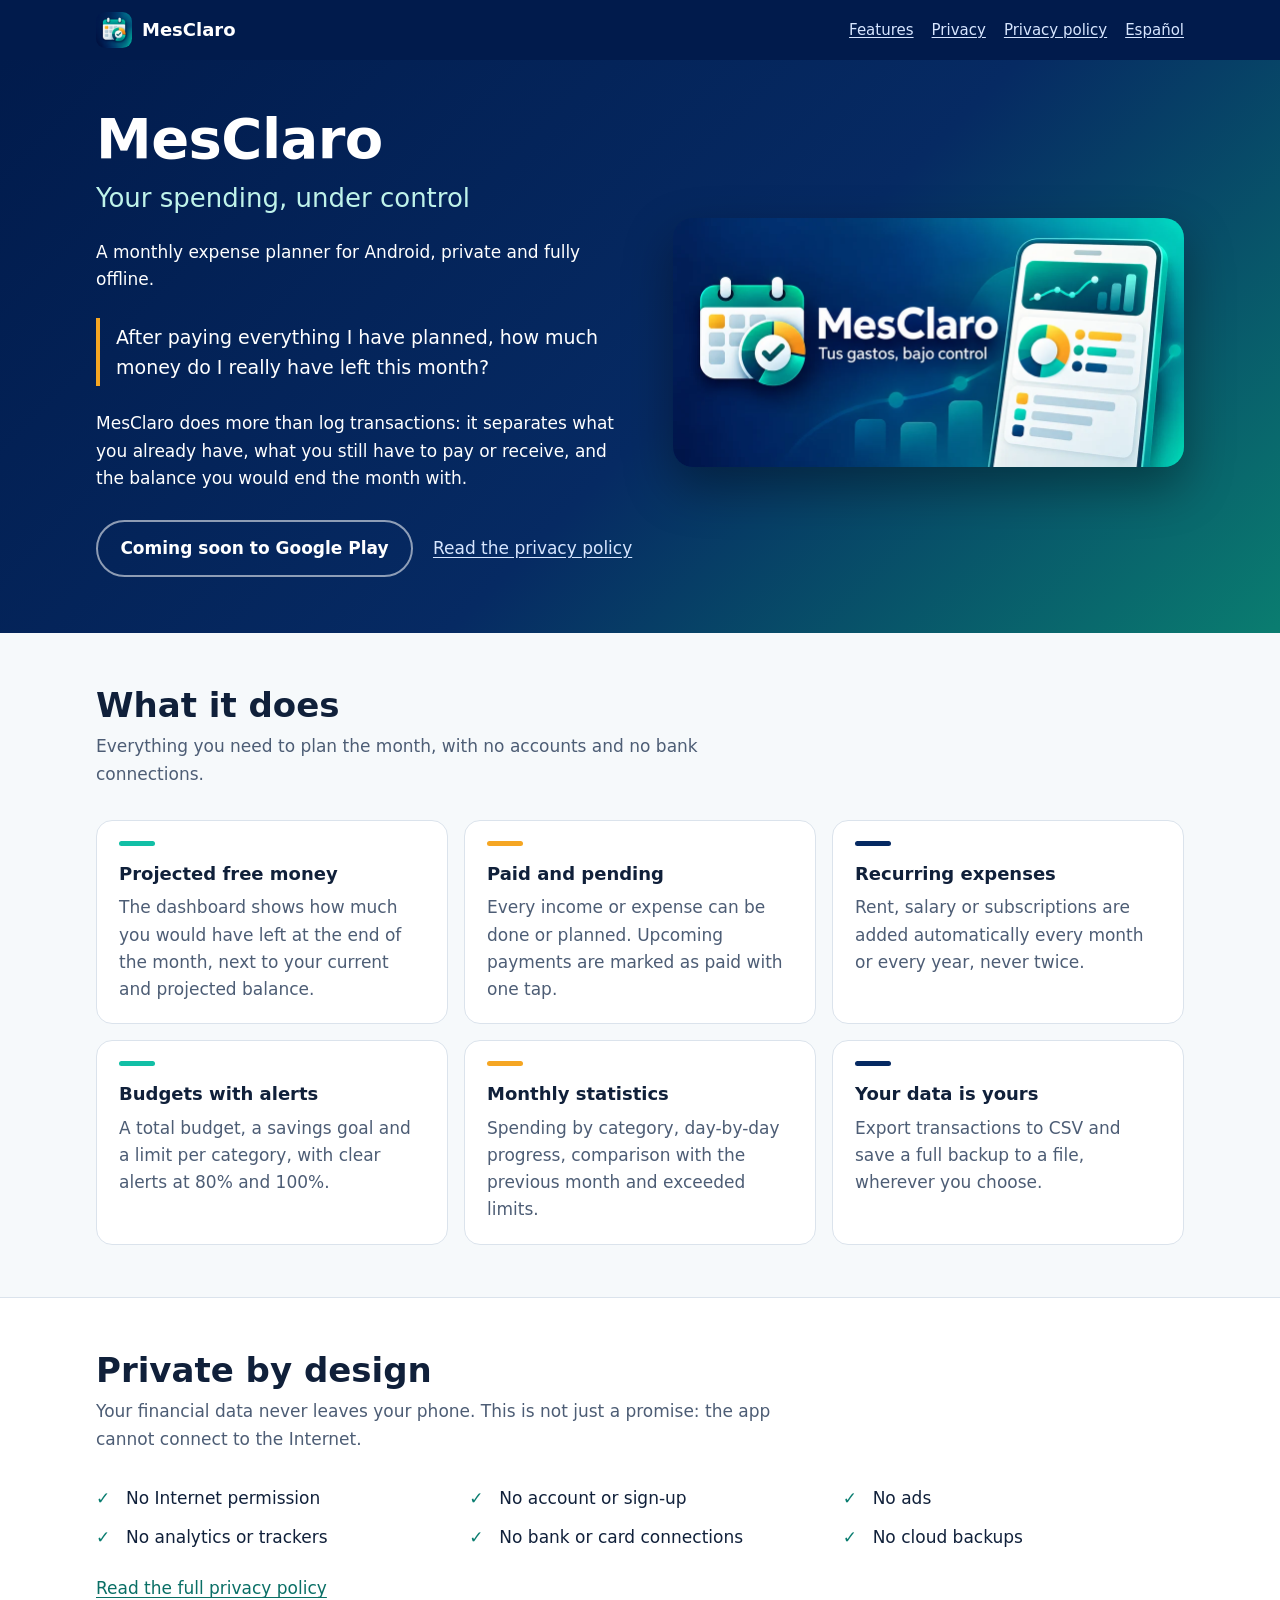
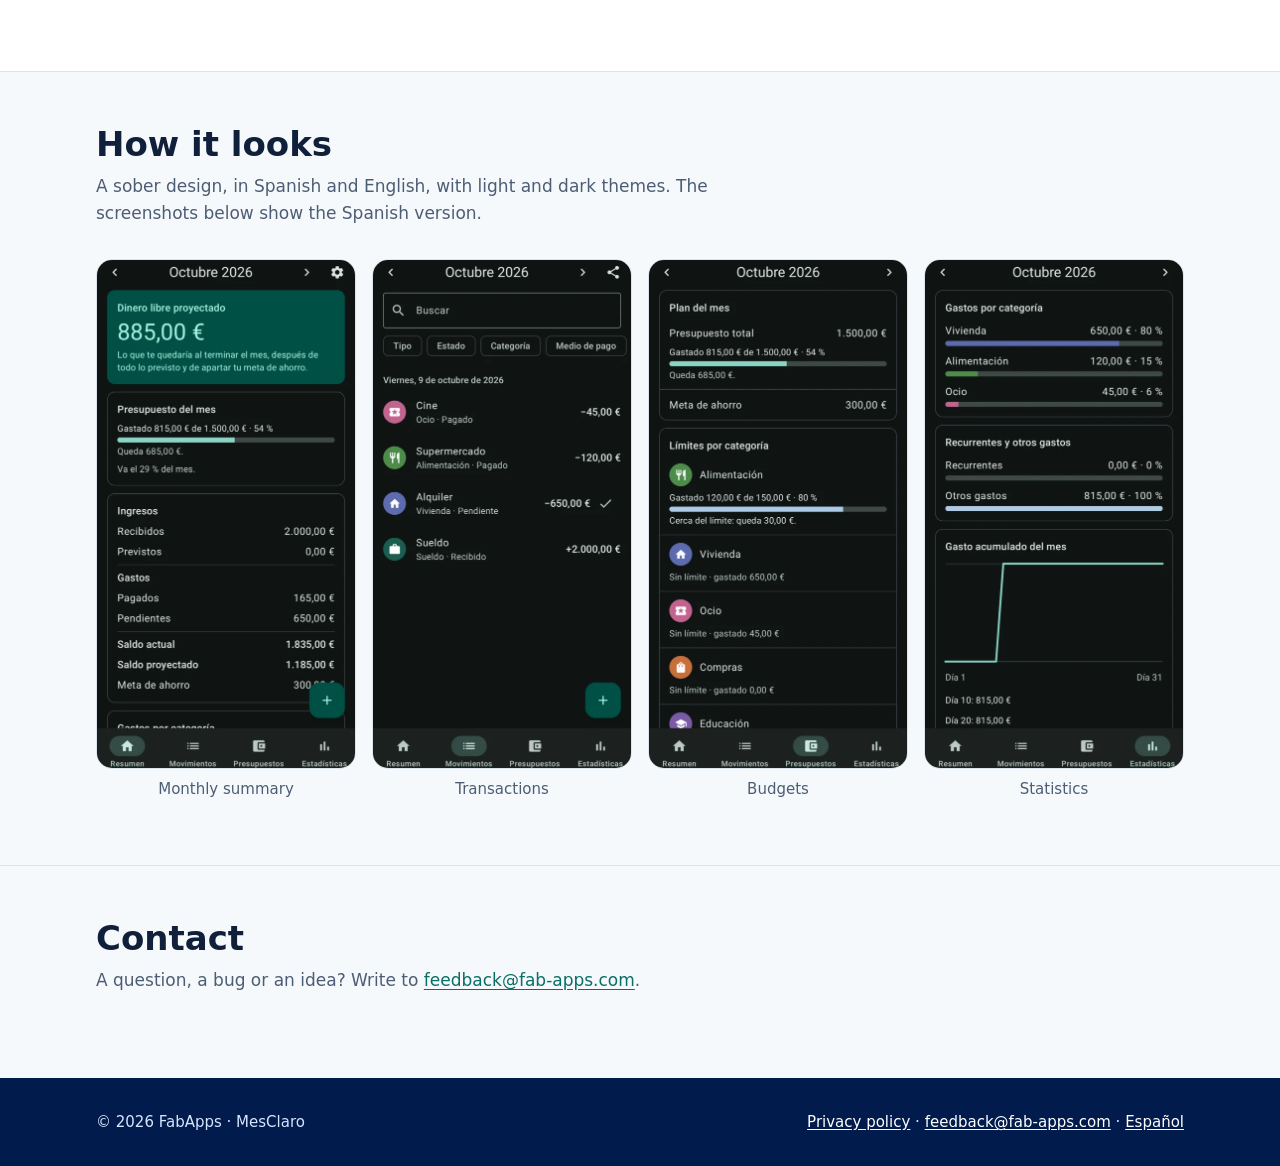
==== en/index.html @ d06690bd "Landing y política de privacidad de MesClaro Co-Authored-By: Claude Opus 5.5 <noreply@anthropic.com>" ====
<!doctype html>
<html lang="en">
<head>
  <meta charset="utf-8">
  <meta name="viewport" content="width=device-width, initial-scale=1">
  <title>MesClaro — Your spending, under control</title>
  <meta name="description" content="MesClaro is a private, offline monthly expense planner for Android. It tells you how much money you really have left after paying everything planned.">
  <meta name="theme-color" content="#011b4c">
  <link rel="alternate" hreflang="es" href="../">
  <link rel="alternate" hreflang="en" href="./">
  <link rel="icon" type="image/png" href="../assets/favicon.png">
  <link rel="apple-touch-icon" href="../assets/apple-touch-icon.png">
  <meta property="og:type" content="website">
  <meta property="og:title" content="MesClaro — Your spending, under control">
  <meta property="og:description" content="A private, offline monthly expense planner for Android.">
  <meta property="og:image" content="https://franbenaglia.github.io/mesClaroLanding/mesclaro-feature-graphic-1024x500.png">
  <meta property="og:url" content="https://franbenaglia.github.io/mesClaroLanding/en/">
  <link rel="stylesheet" href="../assets/style.css">
</head>
<body>
  <a class="skip" href="#content">Skip to content</a>

  <header class="site-header">
    <div class="wrap">
      <a class="brand" href="./">
        <img src="../assets/icon-192.png" alt="" width="36" height="36">
        MesClaro
      </a>
      <nav class="site-nav" aria-label="Main">
        <a href="#features">Features</a>
        <a href="#privacy">Privacy</a>
        <a href="privacy.html">Privacy policy</a>
        <a href="../" lang="es" hreflang="es">Español</a>
      </nav>
    </div>
  </header>

  <main id="content">
    <div class="hero">
      <div class="wrap">
        <div>
          <h1>MesClaro</h1>
          <p class="tagline">Your spending, under control</p>
          <p>A monthly expense planner for Android, private and fully offline.</p>
          <p class="question">After paying everything I have planned, how much money do I really have left this month?</p>
          <p>MesClaro does more than log transactions: it separates what you already have, what you still have to pay or receive, and the balance you would end the month with.</p>
          <div class="actions">
            <!-- When the app is published, replace with a link to
                 https://play.google.com/store/apps/details?id=com.fabapps.mesclaro -->
            <span class="button" aria-disabled="true">Coming soon to Google Play</span>
            <a href="privacy.html">Read the privacy policy</a>
          </div>
        </div>
        <div class="hero-art">
          <!-- The feature graphic carries the Spanish tagline "Tus gastos, bajo control". -->
          <img src="../assets/feature.webp" width="1024" height="500"
               alt="MesClaro: a calendar icon with a pie chart, next to a phone showing spending charts.">
        </div>
      </div>
    </div>

    <section id="features">
      <div class="wrap">
        <h2>What it does</h2>
        <p class="lead">Everything you need to plan the month, with no accounts and no bank connections.</p>
        <ul class="grid">
          <li class="card">
            <h3>Projected free money</h3>
            <p>The dashboard shows how much you would have left at the end of the month, next to your current and projected balance.</p>
          </li>
          <li class="card">
            <h3>Paid and pending</h3>
            <p>Every income or expense can be done or planned. Upcoming payments are marked as paid with one tap.</p>
          </li>
          <li class="card">
            <h3>Recurring expenses</h3>
            <p>Rent, salary or subscriptions are added automatically every month or every year, never twice.</p>
          </li>
          <li class="card">
            <h3>Budgets with alerts</h3>
            <p>A total budget, a savings goal and a limit per category, with clear alerts at 80% and 100%.</p>
          </li>
          <li class="card">
            <h3>Monthly statistics</h3>
            <p>Spending by category, day-by-day progress, comparison with the previous month and exceeded limits.</p>
          </li>
          <li class="card">
            <h3>Your data is yours</h3>
            <p>Export transactions to CSV and save a full backup to a file, wherever you choose.</p>
          </li>
        </ul>
      </div>
    </section>

    <section id="privacy" class="privacy-band">
      <div class="wrap">
        <h2>Private by design</h2>
        <p class="lead">Your financial data never leaves your phone. This is not just a promise: the app cannot connect to the Internet.</p>
        <ul class="checks">
          <li>No Internet permission</li>
          <li>No account or sign-up</li>
          <li>No ads</li>
          <li>No analytics or trackers</li>
          <li>No bank or card connections</li>
          <li>No cloud backups</li>
        </ul>
        <p><a href="privacy.html">Read the full privacy policy</a></p>
      </div>
    </section>

    <section id="screenshots">
      <div class="wrap">
        <h2>How it looks</h2>
        <p class="lead">A sober design, in Spanish and English, with light and dark themes. The screenshots below show the Spanish version.</p>
        <ul class="shots">
          <li>
            <figure>
              <img src="../assets/screenshots/resumen.webp" width="520" height="1023" loading="lazy"
                   alt="Summary screen: projected free money of 885 euros, monthly budget at 54%, income, expenses and balances.">
              <figcaption>Monthly summary</figcaption>
            </figure>
          </li>
          <li>
            <figure>
              <img src="../assets/screenshots/movimientos.webp" width="520" height="1023" loading="lazy"
                   alt="Transactions screen: the day's income and expenses with search and filters by type, status and category.">
              <figcaption>Transactions</figcaption>
            </figure>
          </li>
          <li>
            <figure>
              <img src="../assets/screenshots/presupuestos.webp" width="520" height="1023" loading="lazy"
                   alt="Budgets screen: total budget, savings goal and category limits with progress bars.">
              <figcaption>Budgets</figcaption>
            </figure>
          </li>
          <li>
            <figure>
              <img src="../assets/screenshots/estadisticas.webp" width="520" height="1023" loading="lazy"
                   alt="Statistics screen: spending by category, recurring versus other expenses and cumulative spending for the month.">
              <figcaption>Statistics</figcaption>
            </figure>
          </li>
        </ul>
      </div>
    </section>

    <section id="contact">
      <div class="wrap">
        <h2>Contact</h2>
        <p class="lead">A question, a bug or an idea? Write to <a href="mailto:feedback@fab-apps.com">feedback@fab-apps.com</a>.</p>
      </div>
    </section>
  </main>

  <footer class="site-footer">
    <div class="wrap">
      <p>© 2026 FabApps · MesClaro</p>
      <p>
        <a href="privacy.html">Privacy policy</a> ·
        <a href="mailto:feedback@fab-apps.com">feedback@fab-apps.com</a> ·
        <a href="../" lang="es" hreflang="es">Español</a>
      </p>
    </div>
  </footer>
</body>
</html>
---- assets/style.css ----
/* MesClaro: sitio estático sin fuentes ni scripts externos, igual que la app, que no usa la red. */

:root {
  --navy: #011b4c;
  --navy-2: #062a63;
  --teal: #12bfa6;
  --teal-dark: #0a7d70;
  --amber: #f5a623;

  --bg: #f6f9fb;
  --surface: #ffffff;
  --text: #10203a;
  --muted: #4d5d75;
  --line: #dbe3ec;
  --link: #0a6f66;

  color-scheme: light dark;
}

@media (prefers-color-scheme: dark) {
  :root {
    --bg: #071226;
    --surface: #0e1e3a;
    --text: #e8eef7;
    --muted: #a9b7cc;
    --line: #20355a;
    --link: #5fe0cc;
  }
}

* {
  box-sizing: border-box;
}

html {
  -webkit-text-size-adjust: 100%;
  scroll-behavior: smooth;
}

body {
  margin: 0;
  background: var(--bg);
  color: var(--text);
  font-family: system-ui, -apple-system, "Segoe UI", Roboto, "Helvetica Neue", Arial, sans-serif;
  font-size: 1.0625rem;
  line-height: 1.6;
}

img {
  max-width: 100%;
  height: auto;
  display: block;
}

a {
  color: var(--link);
  text-underline-offset: 0.15em;
}

a:focus-visible,
.button:focus-visible {
  outline: 3px solid var(--amber);
  outline-offset: 3px;
  border-radius: 4px;
}

.wrap {
  width: min(100% - 2rem, 68rem);
  margin-inline: auto;
}

.skip {
  position: absolute;
  left: -999px;
}

.skip:focus {
  left: 1rem;
  top: 1rem;
  z-index: 10;
  background: var(--surface);
  padding: 0.5rem 0.75rem;
  border-radius: 6px;
}

/* Cabecera */

.site-header {
  background: var(--navy);
  color: #fff;
}

.site-header .wrap {
  display: flex;
  align-items: center;
  justify-content: space-between;
  gap: 1rem;
  padding-block: 0.75rem;
}

.brand {
  display: flex;
  align-items: center;
  gap: 0.625rem;
  color: #fff;
  font-weight: 700;
  font-size: 1.125rem;
  text-decoration: none;
}

.brand img {
  width: 2.25rem;
  height: 2.25rem;
  border-radius: 0.6rem;
}

.site-nav {
  display: flex;
  flex-wrap: wrap;
  gap: 0.25rem 1.125rem;
  font-size: 0.9375rem;
}

.site-nav a {
  color: #d7e6ff;
  padding-block: 0.375rem;
}

/* Portada */

.hero {
  background: linear-gradient(135deg, var(--navy) 0%, var(--navy-2) 55%, var(--teal-dark) 100%);
  color: #fff;
  padding-block: 3rem 3.5rem;
}

.hero .wrap {
  display: grid;
  gap: 2.5rem;
  align-items: center;
}

@media (min-width: 56rem) {
  .hero .wrap {
    grid-template-columns: 1.05fr 1fr;
  }
}

.hero h1 {
  margin: 0 0 0.5rem;
  font-size: clamp(2.25rem, 6vw, 3.5rem);
  line-height: 1.1;
  letter-spacing: -0.01em;
}

.tagline {
  margin: 0 0 1.25rem;
  font-size: clamp(1.25rem, 3vw, 1.625rem);
  color: #bff3ea;
}

.hero p {
  max-width: 34rem;
}

.question {
  margin: 1.5rem 0;
  padding: 0.25rem 0 0.25rem 1rem;
  border-left: 4px solid var(--amber);
  font-size: 1.1875rem;
}

.actions {
  display: flex;
  flex-wrap: wrap;
  align-items: center;
  gap: 0.75rem 1.25rem;
  margin-top: 1.75rem;
}

.button {
  display: inline-block;
  padding: 0.8rem 1.4rem;
  border-radius: 999px;
  background: var(--teal);
  color: #012b2a;
  font-weight: 700;
  text-decoration: none;
}

.button[aria-disabled="true"] {
  background: transparent;
  color: #fff;
  border: 2px solid rgba(255, 255, 255, 0.55);
}

.hero .actions a:not(.button) {
  color: #d7e6ff;
}

.hero-art img {
  border-radius: 1.25rem;
  box-shadow: 0 1.25rem 3rem rgba(0, 0, 0, 0.35);
}

/* Secciones */

section {
  padding-block: 3.25rem;
}

section + section {
  border-top: 1px solid var(--line);
}

h2 {
  margin: 0 0 0.5rem;
  font-size: clamp(1.625rem, 4vw, 2.125rem);
  line-height: 1.2;
}

.lead {
  margin: 0 0 2rem;
  color: var(--muted);
  max-width: 44rem;
}

.grid {
  display: grid;
  gap: 1rem;
  grid-template-columns: repeat(auto-fit, minmax(16.5rem, 1fr));
  padding: 0;
  margin: 0;
  list-style: none;
}

.card {
  background: var(--surface);
  border: 1px solid var(--line);
  border-radius: 1rem;
  padding: 1.25rem 1.375rem;
}

.card h3 {
  margin: 0 0 0.375rem;
  font-size: 1.125rem;
}

.card p {
  margin: 0;
  color: var(--muted);
}

.card::before {
  content: "";
  display: block;
  width: 2.25rem;
  height: 0.3rem;
  border-radius: 999px;
  background: var(--teal);
  margin-bottom: 0.875rem;
}

.card:nth-child(3n + 2)::before {
  background: var(--amber);
}

.card:nth-child(3n)::before {
  background: var(--navy-2);
}

@media (prefers-color-scheme: dark) {
  .card:nth-child(3n)::before {
    background: #6f9cff;
  }
}

.privacy-band {
  background: var(--surface);
}

.checks {
  display: grid;
  gap: 0.75rem 2rem;
  grid-template-columns: repeat(auto-fit, minmax(17rem, 1fr));
  padding: 0;
  margin: 0 0 1.5rem;
  list-style: none;
}

.checks li {
  padding-left: 1.875rem;
  position: relative;
}

.checks li::before {
  content: "✓";
  position: absolute;
  left: 0;
  top: 0;
  font-weight: 700;
  color: var(--teal-dark);
}

@media (prefers-color-scheme: dark) {
  .checks li::before {
    color: var(--teal);
  }
}

.shots {
  display: grid;
  grid-auto-flow: column;
  grid-auto-columns: minmax(13.5rem, 1fr);
  gap: 1rem;
  overflow-x: auto;
  padding: 0 0 0.75rem;
  margin: 0;
  list-style: none;
  scroll-snap-type: x proximity;
}

.shots li {
  scroll-snap-align: start;
}

.shots img {
  width: 100%;
  border-radius: 1rem;
  border: 1px solid var(--line);
}

.shots figcaption {
  margin-top: 0.5rem;
  font-size: 0.9375rem;
  color: var(--muted);
  text-align: center;
}

figure {
  margin: 0;
}

/* Pie */

.site-footer {
  background: var(--navy);
  color: #d7e6ff;
  padding-block: 2rem;
  font-size: 0.9375rem;
}

.site-footer .wrap {
  display: flex;
  flex-wrap: wrap;
  justify-content: space-between;
  gap: 0.75rem 2rem;
}

.site-footer a {
  color: #fff;
}

.site-footer p {
  margin: 0;
}

/* Documento legal */

.doc {
  padding-block: 2.5rem 3.5rem;
}

.doc .wrap {
  width: min(100% - 2rem, 46rem);
}

.doc h1 {
  margin: 0 0 0.25rem;
  font-size: clamp(1.875rem, 5vw, 2.5rem);
  line-height: 1.15;
}

.doc h2 {
  margin: 2.25rem 0 0.5rem;
  font-size: 1.375rem;
}

.doc .updated {
  margin: 0 0 1.5rem;
  color: var(--muted);
}

.summary {
  background: var(--surface);
  border: 1px solid var(--line);
  border-left: 5px solid var(--teal);
  border-radius: 0.75rem;
  padding: 1rem 1.25rem;
}

.summary p {
  margin: 0;
}

.doc ul {
  padding-left: 1.25rem;
}

.doc li {
  margin-bottom: 0.375rem;
}

code {
  font-family: ui-monospace, "SFMono-Regular", Menlo, Consolas, monospace;
  font-size: 0.92em;
  background: var(--surface);
  border: 1px solid var(--line);
  border-radius: 0.3rem;
  padding: 0.05em 0.3em;
  overflow-wrap: anywhere;
}
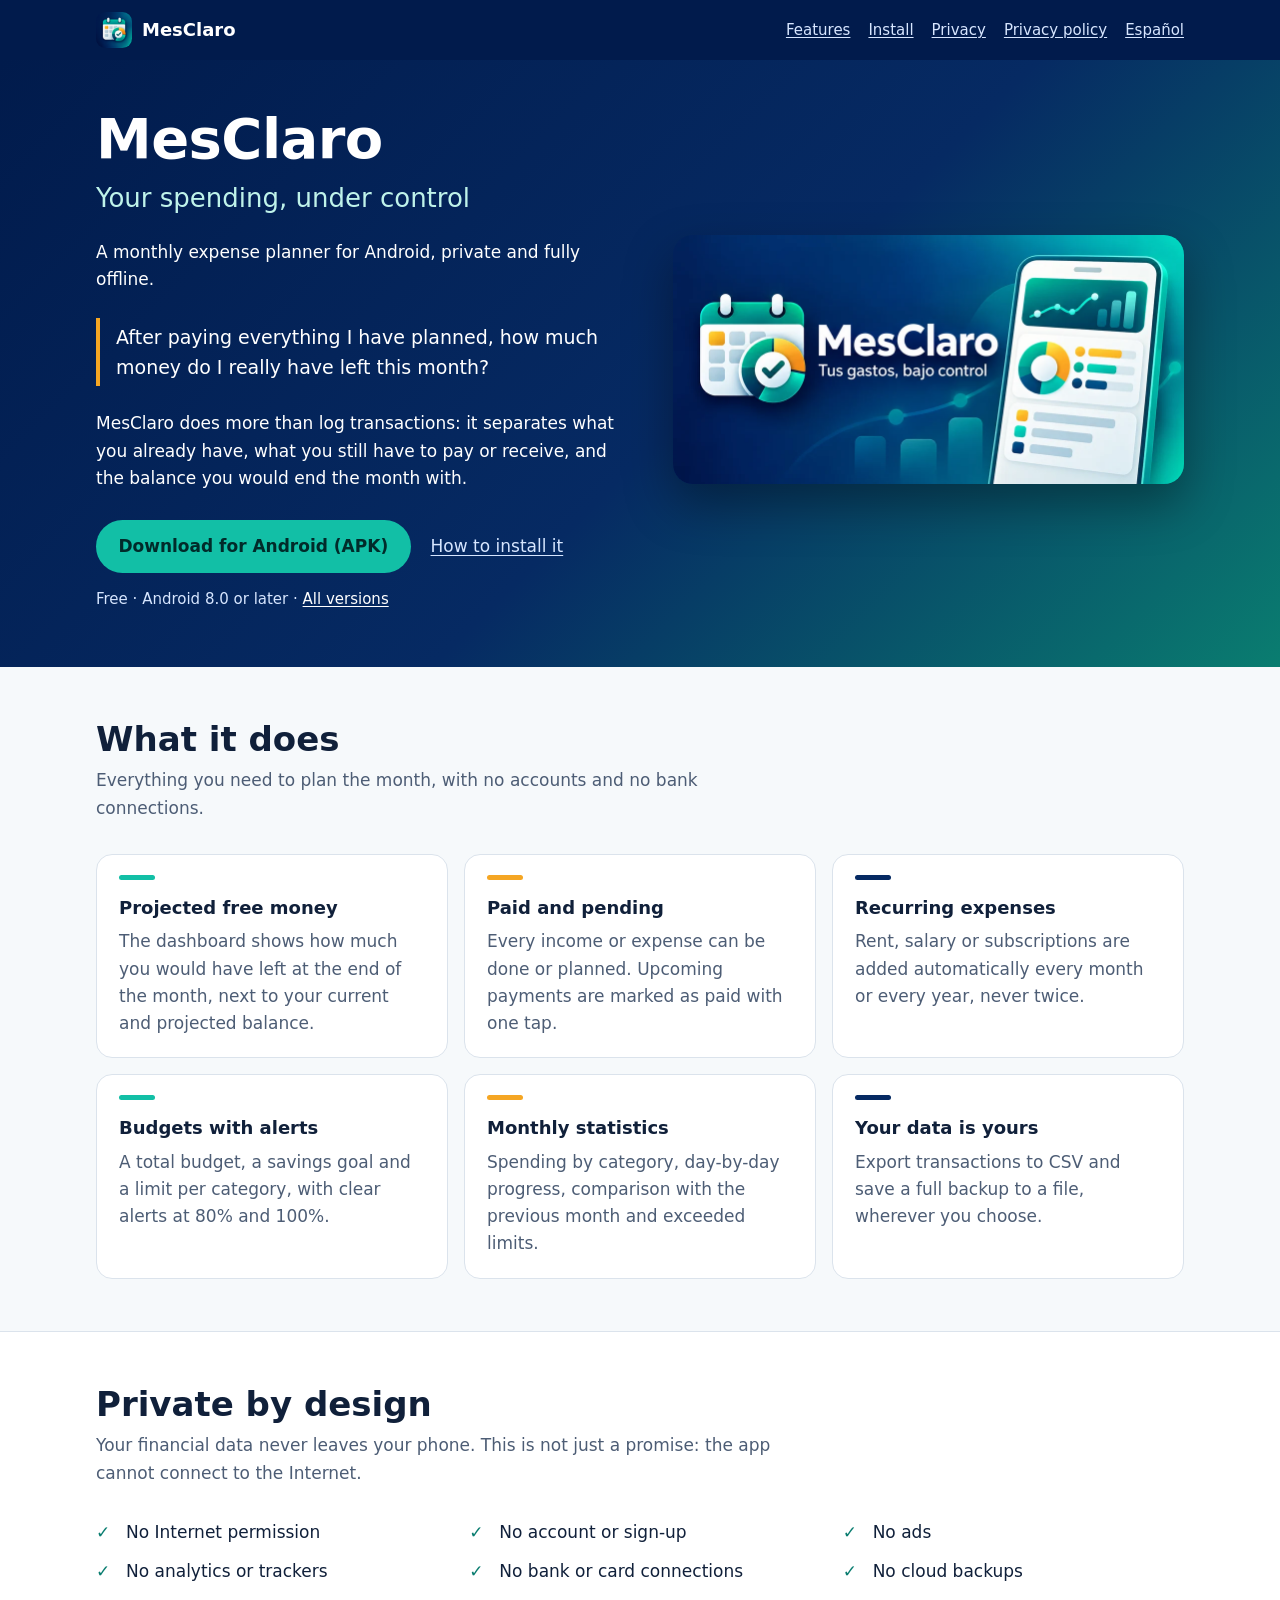
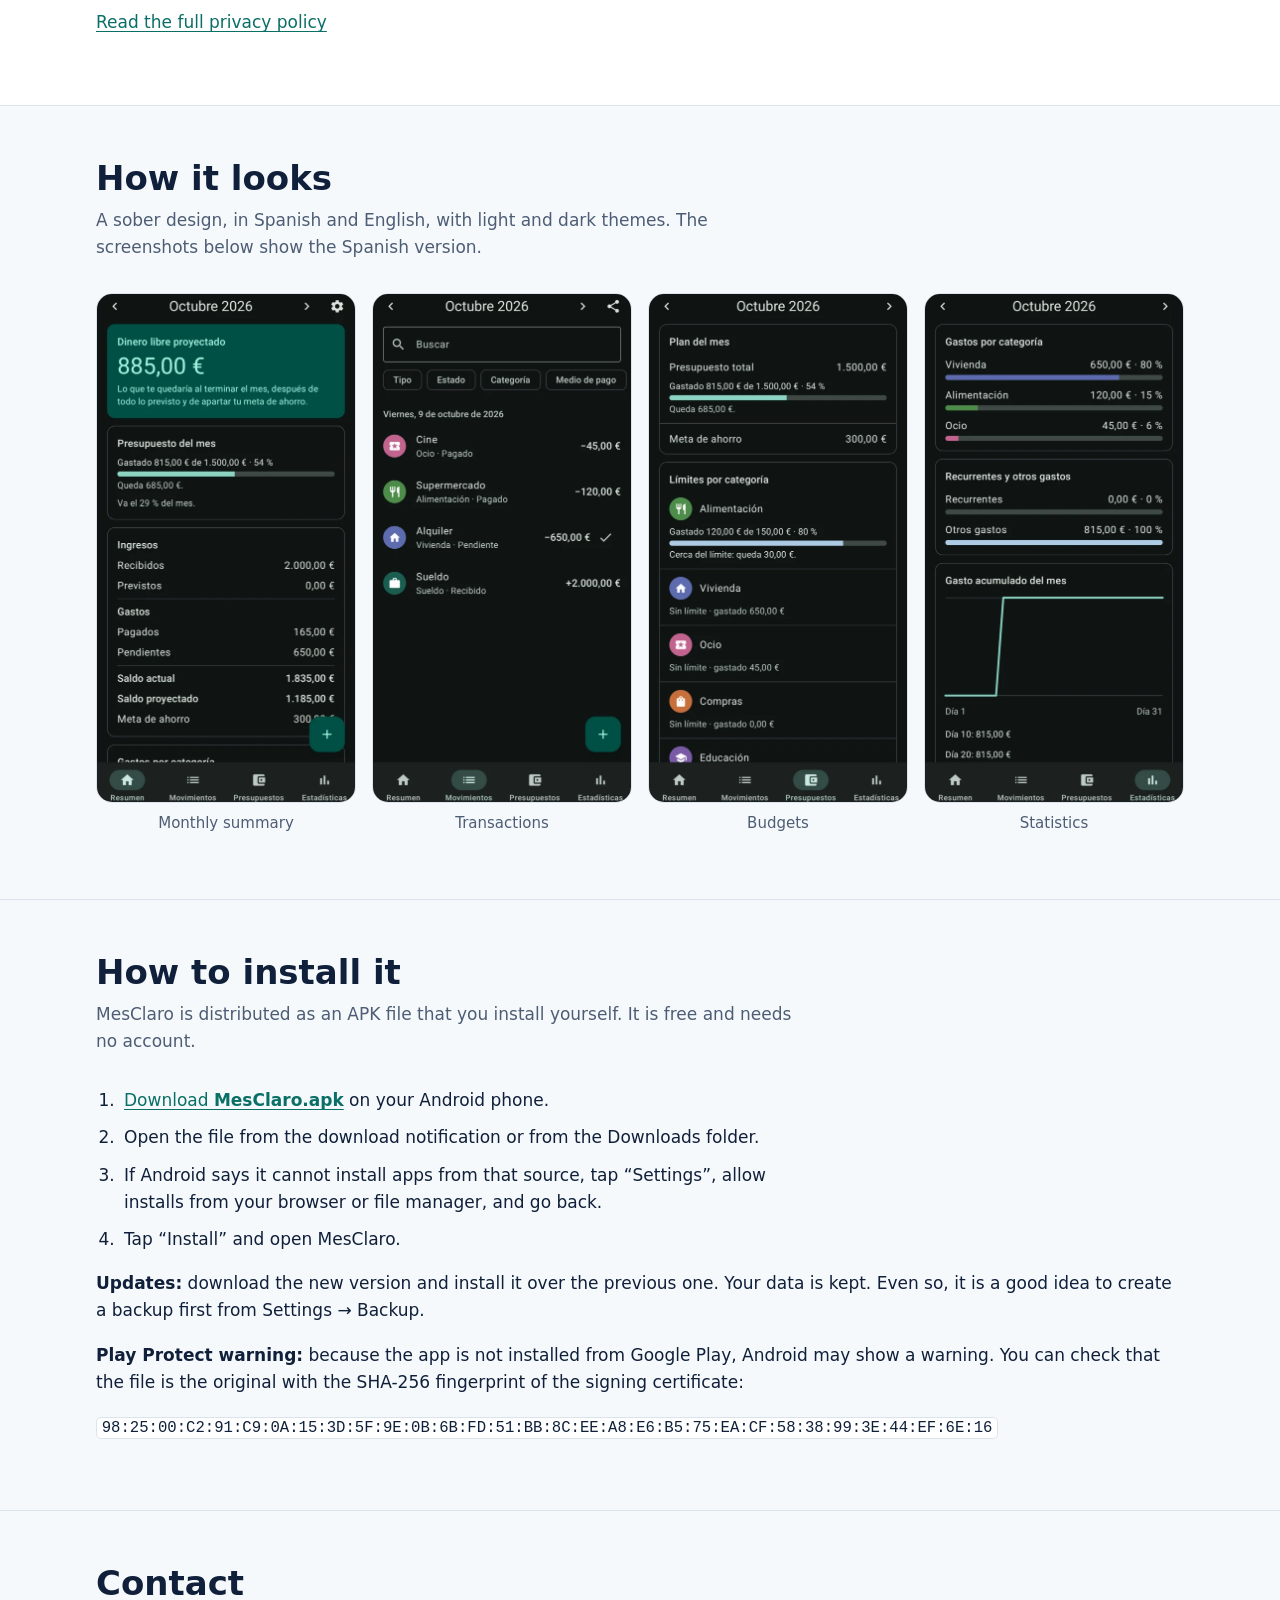
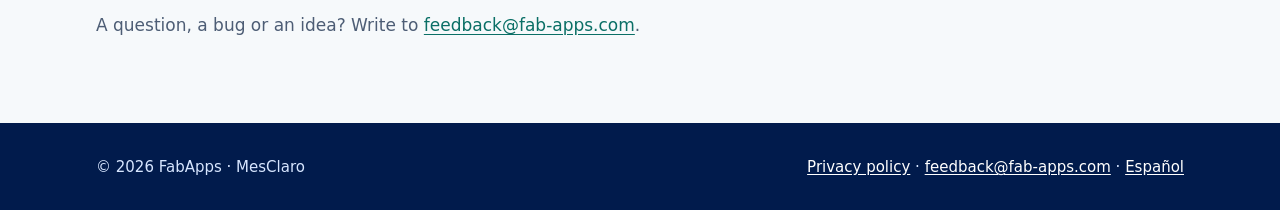
==== commit b91fea50: "Enlace de descarga del APK, instrucciones de instalación y dominio propio Co-Authored-By: Claude Opu" ====
--- a/en/index.html
+++ b/en/index.html
@@ -13,8 +13,8 @@
   <meta property="og:type" content="website">
   <meta property="og:title" content="MesClaro — Your spending, under control">
   <meta property="og:description" content="A private, offline monthly expense planner for Android.">
-  <meta property="og:image" content="https://franbenaglia.github.io/mesClaroLanding/mesclaro-feature-graphic-1024x500.png">
-  <meta property="og:url" content="https://franbenaglia.github.io/mesClaroLanding/en/">
+  <meta property="og:image" content="https://mesclaro.fab-apps.com/mesclaro-feature-graphic-1024x500.png">
+  <meta property="og:url" content="https://mesclaro.fab-apps.com/en/">
   <link rel="stylesheet" href="../assets/style.css">
 </head>
 <body>
@@ -28,6 +28,7 @@
       </a>
       <nav class="site-nav" aria-label="Main">
         <a href="#features">Features</a>
+        <a href="#install">Install</a>
         <a href="#privacy">Privacy</a>
         <a href="privacy.html">Privacy policy</a>
         <a href="../" lang="es" hreflang="es">Español</a>
@@ -45,11 +46,11 @@
           <p class="question">After paying everything I have planned, how much money do I really have left this month?</p>
           <p>MesClaro does more than log transactions: it separates what you already have, what you still have to pay or receive, and the balance you would end the month with.</p>
           <div class="actions">
-            <!-- When the app is published, replace with a link to
-                 https://play.google.com/store/apps/details?id=com.fabapps.mesclaro -->
-            <span class="button" aria-disabled="true">Coming soon to Google Play</span>
-            <a href="privacy.html">Read the privacy policy</a>
+            <!-- The file is always named MesClaro.apk, so this link points to the latest version. -->
+            <a class="button" href="https://github.com/franbenaglia/mesClaroLanding/releases/latest/download/MesClaro.apk">Download for Android (APK)</a>
+            <a href="#install">How to install it</a>
           </div>
+          <p class="note">Free · Android 8.0 or later · <a href="https://github.com/franbenaglia/mesClaroLanding/releases">All versions</a></p>
         </div>
         <div class="hero-art">
           <!-- The feature graphic carries the Spanish tagline "Tus gastos, bajo control". -->
@@ -145,6 +146,22 @@
       </div>
     </section>
 
+    <section id="install">
+      <div class="wrap">
+        <h2>How to install it</h2>
+        <p class="lead">MesClaro is distributed as an APK file that you install yourself. It is free and needs no account.</p>
+        <ol class="steps">
+          <li><a href="https://github.com/franbenaglia/mesClaroLanding/releases/latest/download/MesClaro.apk">Download <strong>MesClaro.apk</strong></a> on your Android phone.</li>
+          <li>Open the file from the download notification or from the Downloads folder.</li>
+          <li>If Android says it cannot install apps from that source, tap “Settings”, allow installs from your browser or file manager, and go back.</li>
+          <li>Tap “Install” and open MesClaro.</li>
+        </ol>
+        <p><strong>Updates:</strong> download the new version and install it over the previous one. Your data is kept. Even so, it is a good idea to create a backup first from Settings → Backup.</p>
+        <p><strong>Play Protect warning:</strong> because the app is not installed from Google Play, Android may show a warning. You can check that the file is the original with the SHA-256 fingerprint of the signing certificate:</p>
+        <p><code>98:25:00:C2:91:C9:0A:15:3D:5F:9E:0B:6B:FD:51:BB:8C:EE:A8:E6:B5:75:EA:CF:58:38:99:3E:44:EF:6E:16</code></p>
+      </div>
+    </section>
+
     <section id="contact">
       <div class="wrap">
         <h2>Contact</h2>
--- a/assets/style.css
+++ b/assets/style.css
@@ -92,9 +92,10 @@
 
 .site-header .wrap {
   display: flex;
+  flex-wrap: wrap;
   align-items: center;
   justify-content: space-between;
-  gap: 1rem;
+  gap: 0.25rem 1rem;
   padding-block: 0.75rem;
 }
 
@@ -106,6 +107,7 @@
   font-weight: 700;
   font-size: 1.125rem;
   text-decoration: none;
+  flex-shrink: 0;
 }
 
 .brand img {
@@ -198,6 +200,26 @@
   color: #d7e6ff;
 }
 
+.hero .note {
+  margin: 0.875rem 0 0;
+  font-size: 0.9375rem;
+  color: #d7e6ff;
+}
+
+.hero .note a {
+  color: #fff;
+}
+
+.steps {
+  max-width: 44rem;
+  padding-left: 1.5rem;
+}
+
+.steps li {
+  margin-bottom: 0.625rem;
+  padding-left: 0.25rem;
+}
+
 .hero-art img {
   border-radius: 1.25rem;
   box-shadow: 0 1.25rem 3rem rgba(0, 0, 0, 0.35);
